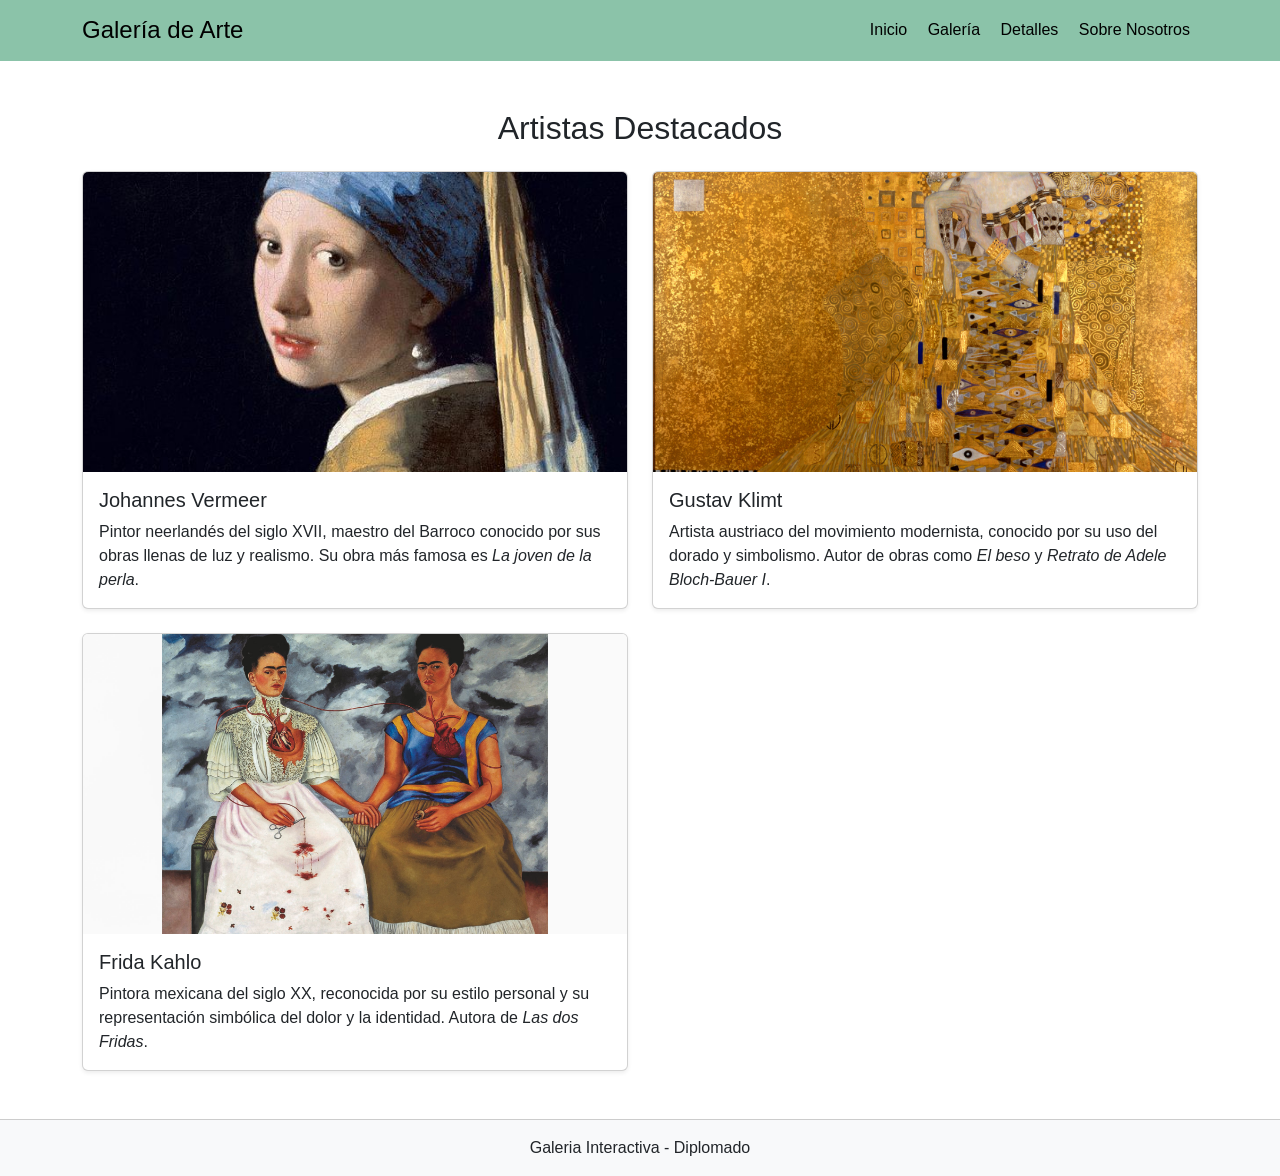
==== index.html @ ed4e5e29 "Rename Index.html to index.html" ====
<!DOCTYPE html>
<html lang="en">
<head>
    <meta charset="UTF-8">
    <meta name="viewport" content="width=device-width, initial-scale=1.0">
    <title>Mi Galeria</title>
    <link href="https://cdn.jsdelivr.net/npm/bootstrap@5.3.8/dist/css/bootstrap.min.css" rel="stylesheet" integrity="sha384-sRIl4kxILFvY47J16cr9ZwB07vP4J8+LH7qKQnuqkuIAvNWLzeN8tE5YBujZqJLB" crossorigin="anonymous">
     <link rel="stylesheet" href="assets/css/styles.css">
</head>
<body>
  <header class="bg-success bg-opacity-50 text-black py-3">
    <div class="container d-flex justify-content-between align-items-center">
      <h1 class="h4 m-0">Galería de Arte</h1>
      <nav>
      <a href="index.html" class="text-black mx-2 text-decoration-none">Inicio</a>
      <a href="galeria.html" class="text-black mx-2 text-decoration-none">Galería</a>
      <a href="detalles.html" class="text-black mx-2 text-decoration-none">Detalles</a>
      <a href="about.html" class="text-black mx-2 text-decoration-none">Sobre Nosotros</a>
      </nav>
    </div>
  </header>

  <main class="container my-5">
    <h2 class="text-center mb-4">Artistas Destacados</h2>
    <div class="row g-4">
      <div class="col-md-6">
        <div class="card h-100 shadow-sm">
          <img src="assets/img/foto1.jpg" class="card-img-top" alt="Johannes Vermeer">
          <div class="card-body">
            <h5 class="card-title">Johannes Vermeer</h5>
            <p class="card-text">Pintor neerlandés del siglo XVII, maestro del Barroco conocido por sus obras llenas de luz y realismo. Su obra más famosa es <em>La joven de la perla</em>.</p>
          </div>
        </div>
      </div>

      <div class="col-md-6">
        <div class="card h-100 shadow-sm">
          <img src="assets/img/foto2.jpg" class="card-img-top" alt="Gustav Klimt">
          <div class="card-body">
            <h5 class="card-title">Gustav Klimt</h5>
            <p class="card-text">Artista austriaco del movimiento modernista, conocido por su uso del dorado y simbolismo. Autor de obras como <em>El beso</em> y <em>Retrato de Adele Bloch-Bauer I</em>.</p>
          </div>
        </div>
      </div>

      <div class="col-md-6">
        <div class="card h-100 shadow-sm">
          <img src="assets/img/foto3.jpg" class="card-img-top" alt="Frida Kahlo">
          <div class="card-body">
            <h5 class="card-title">Frida Kahlo</h5>
            <p class="card-text">Pintora mexicana del siglo XX, reconocida por su estilo personal y su representación simbólica del dolor y la identidad. Autora de <em>Las dos Fridas</em>.</p>
          </div>
        </div>
      </div>
    </div>
  </main>

    <footer class="bg-light text-center py-3">
        <div class="container">Galeria Interactiva - Diplomado</div>
    </footer>

<script src="https://cdn.jsdelivr.net/npm/bootstrap@5.3.8/dist/js/bootstrap.bundle.min.js" integrity="sha384-FKyoEForCGlyvwx9Hj09JcYn3nv7wiPVlz7YYwJrWVcXK/BmnVDxM+D2scQbITxI" crossorigin="anonymous"></script>
<script src="js/script.js"></script>
</body>
</html>
---- assets/css/styles.css ----
body {
  font-family: "Poppins", sans-serif;
}

.card-img-top {
  height: 300px;
  object-fit: cover;
}

#gallery-grid img {
  transition: transform 0.3s ease;
}

#gallery-grid img:hover {
  transform: scale(1.05);
}

#detalle-obra img {
  max-height: 500px;
  object-fit: contain;
}

footer {
  border-top: 1px solid #ccc;
}
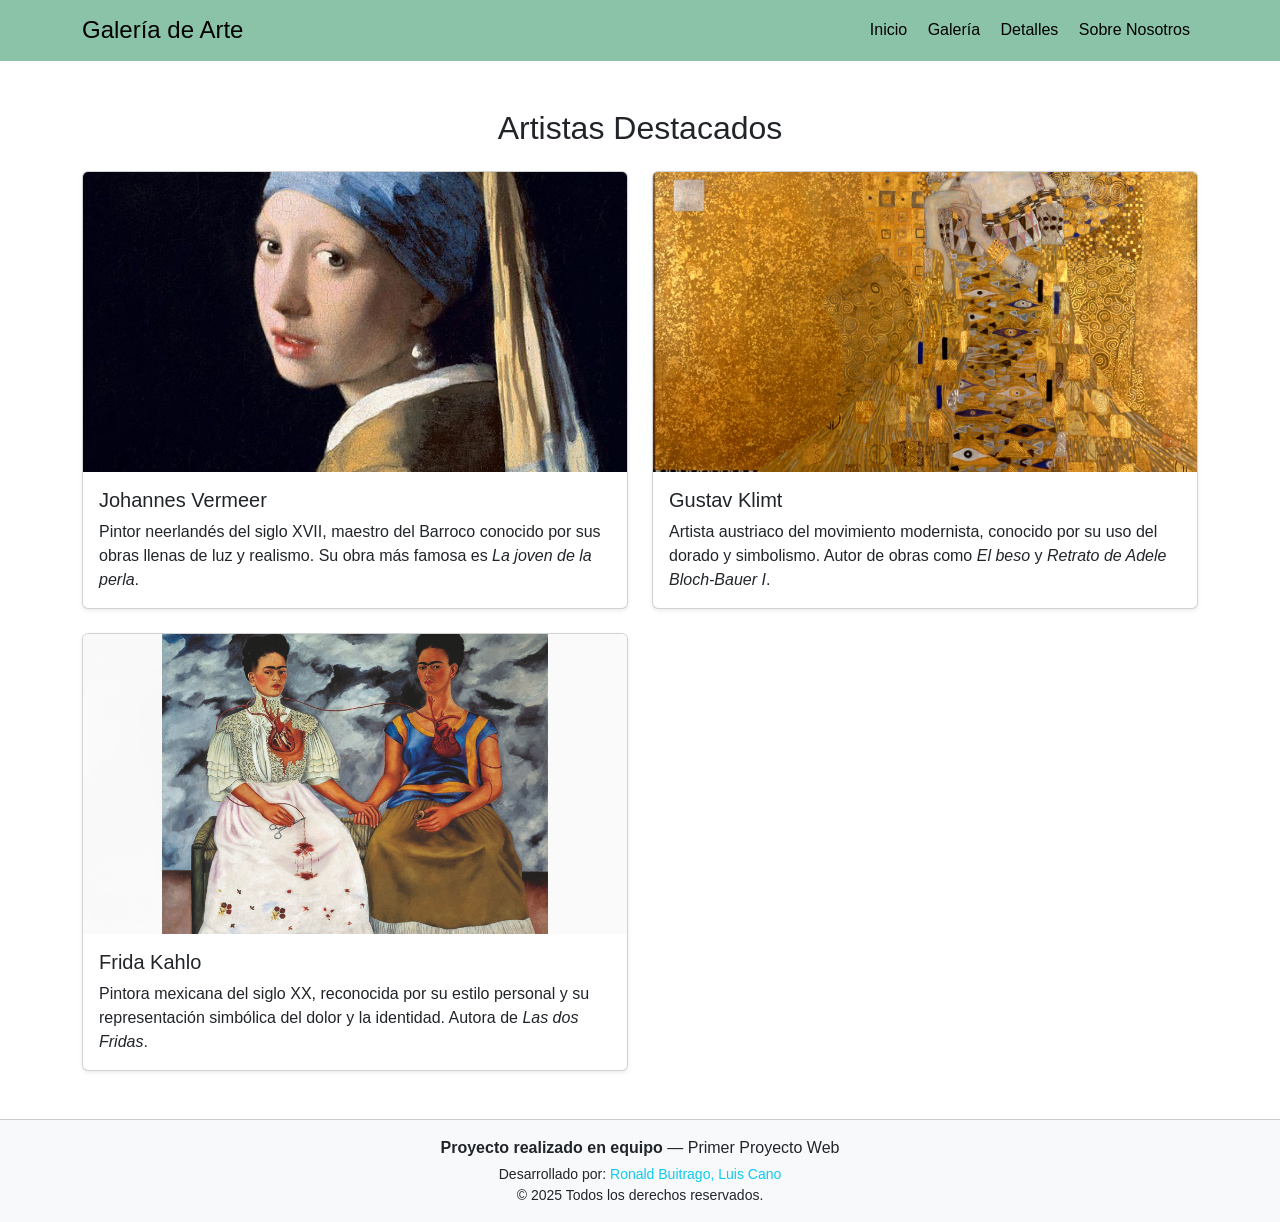
==== commit 07f3c16b: "Update index.html modificación footer" ====
--- a/index.html
+++ b/index.html
@@ -56,7 +56,15 @@
   </main>
 
     <footer class="bg-light text-center py-3">
-        <div class="container">Galeria Interactiva - Diplomado</div>
+        <div class="container">
+        <p class="mb-1">
+          <strong>Proyecto realizado en equipo</strong> — Primer Proyecto Web
+        </p>
+        <p class="small mb-0">
+          Desarrollado por: <span class="text-info">Ronald Buitrago, Luis Cano</span>
+        </p>
+        <p class="small mb-0">&copy; 2025 Todos los derechos reservados.</p>
+          </div>
     </footer>
 
 <script src="https://cdn.jsdelivr.net/npm/bootstrap@5.3.8/dist/js/bootstrap.bundle.min.js" integrity="sha384-FKyoEForCGlyvwx9Hj09JcYn3nv7wiPVlz7YYwJrWVcXK/BmnVDxM+D2scQbITxI" crossorigin="anonymous"></script>
